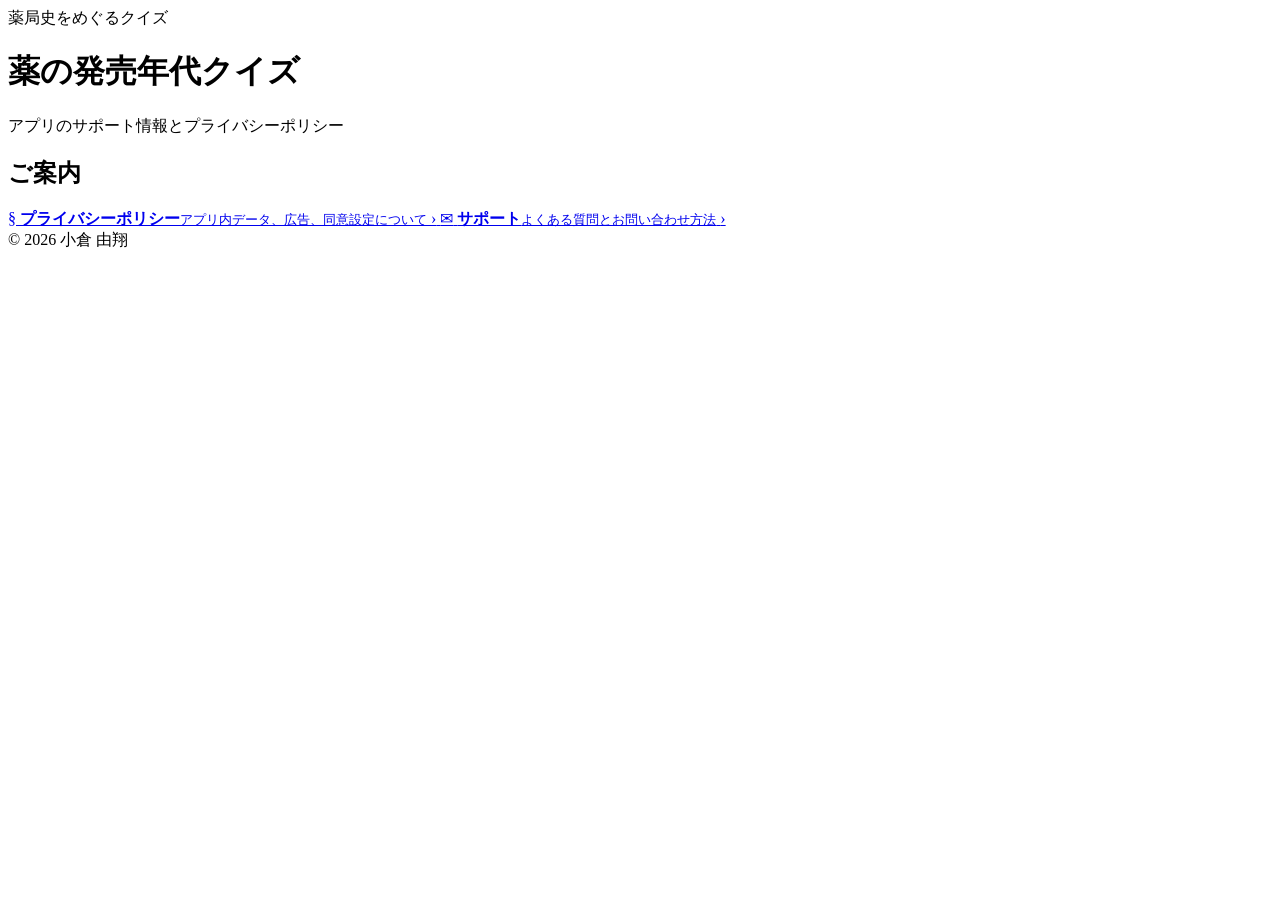
==== drug-history-quiz/index.html @ fbc36e37 "Publish Drug History Quiz privacy and support pages" ====
<!doctype html>
<html lang="ja">
<head>
  <meta charset="utf-8">
  <meta name="viewport" content="width=device-width, initial-scale=1">
  <title>薬の発売年代クイズ — サポートとプライバシー</title>
  <link rel="stylesheet" href="assets/site.css">
</head>
<body>
  <main class="site-shell">
    <header class="site-header">
      <span class="eyebrow">薬局史をめぐるクイズ</span>
      <h1>薬の発売年代クイズ</h1>
      <p>アプリのサポート情報とプライバシーポリシー</p>
    </header>
    <section class="paper-card link-card" aria-labelledby="pages-title">
      <h2 id="pages-title">ご案内</h2>
      <a class="page-link" href="privacy/">
        <span class="link-icon" aria-hidden="true">§</span>
        <span><strong>プライバシーポリシー</strong><small>アプリ内データ、広告、同意設定について</small></span>
        <span class="chevron" aria-hidden="true">›</span>
      </a>
      <a class="page-link" href="support/">
        <span class="link-icon" aria-hidden="true">✉</span>
        <span><strong>サポート</strong><small>よくある質問とお問い合わせ方法</small></span>
        <span class="chevron" aria-hidden="true">›</span>
      </a>
    </section>
    <footer>© 2026 <span>小倉 由翔</span></footer>
  </main>
</body>
</html>
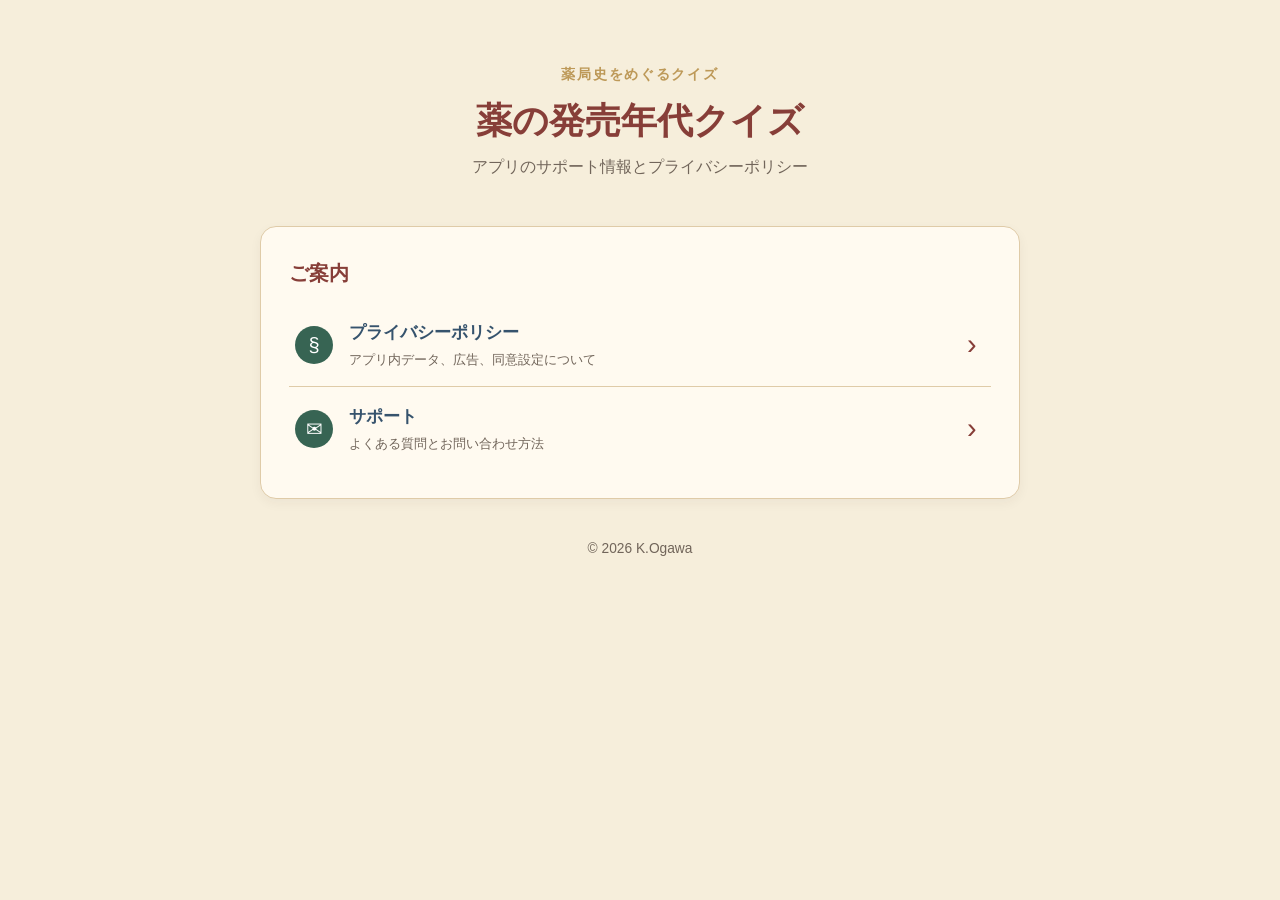
==== commit 7d1f724e: "Privacy: standardize approved public attribution" ====
--- a/drug-history-quiz/index.html
+++ b/drug-history-quiz/index.html
@@ -26,7 +26,7 @@
         <span class="chevron" aria-hidden="true">›</span>
       </a>
     </section>
-    <footer>© 2026 <span>小倉 由翔</span></footer>
+    <footer>© 2026 K.Ogawa</span></footer>
   </main>
 </body>
 </html>
--- a/drug-history-quiz/assets/site.css
+++ b/drug-history-quiz/assets/site.css
@@ -0,0 +1,69 @@
+:root {
+  color-scheme: light;
+  --paper: #f6eedb;
+  --card: #fffaf0;
+  --ink: #342b26;
+  --muted: #71655a;
+  --burgundy: #873e38;
+  --blue: #36536d;
+  --green: #376453;
+  --gold: #bd9958;
+  --line: #dfcba8;
+}
+
+* { box-sizing: border-box; }
+
+html { background: var(--paper); }
+
+body {
+  margin: 0;
+  color: var(--ink);
+  background: var(--paper);
+  font-family: -apple-system, BlinkMacSystemFont, "Hiragino Kaku Gothic ProN", "Yu Gothic", Meiryo, sans-serif;
+  line-height: 1.8;
+}
+
+a { color: var(--blue); text-underline-offset: .18em; }
+a:hover { color: var(--burgundy); }
+a:focus-visible, summary:focus-visible { outline: 3px solid var(--gold); outline-offset: 3px; }
+
+.site-shell { width: min(100% - 32px, 760px); margin: 0 auto; padding: 24px 0 40px; }
+.site-header { padding: 36px 16px 28px; text-align: center; }
+.site-header.compact { padding-top: 22px; }
+.site-header h1 { margin: 8px 0; color: var(--burgundy); font-size: clamp(1.65rem, 6vw, 2.25rem); line-height: 1.35; }
+.site-header p { margin: 8px 0 0; color: var(--muted); }
+.eyebrow { color: var(--gold); font-size: .9rem; font-weight: 700; letter-spacing: .12em; }
+.back-link { display: inline-block; margin-bottom: 20px; }
+.paper-card { margin: 16px 0; padding: clamp(18px, 4vw, 28px); border: 1px solid var(--line); border-radius: 16px; background: var(--card); box-shadow: 0 4px 12px rgb(52 43 38 / 5%); }
+.paper-card h2 { margin: 0 0 12px; color: var(--burgundy); font-size: 1.25rem; }
+.paper-card p:first-of-type { margin-top: 0; }
+.paper-card p:last-child { margin-bottom: 0; }
+.paper-card li + li { margin-top: 6px; }
+.link-card { margin-inline: auto; }
+.page-link { display: grid; grid-template-columns: 42px 1fr 18px; align-items: center; gap: 12px; padding: 14px 6px; color: var(--ink); text-decoration: none; }
+.page-link + .page-link { border-top: 1px solid var(--line); }
+.page-link strong, .page-link small { display: block; }
+.page-link strong { color: var(--blue); font-size: 1.08rem; }
+.page-link small { color: var(--muted); }
+.link-icon { display: grid; width: 38px; height: 38px; place-items: center; border-radius: 50%; color: white; background: var(--green); font-size: 1.25rem; }
+.chevron { color: var(--burgundy); font-size: 1.8rem; }
+.facts p { margin: 4px 0; overflow-wrap: anywhere; }
+.policy-copy section + section { margin-top: 18px; }
+.policy-copy h2 { margin-bottom: 10px; }
+.policy-copy p { margin: 10px 0; }
+.policy-copy li { margin: 6px 0; }
+.contact-placeholder { color: var(--burgundy); font-weight: 700; overflow-wrap: anywhere; }
+.small-note { color: var(--muted); font-size: .92rem; }
+details { padding: 12px 0; border-top: 1px solid var(--line); }
+details:last-child { border-bottom: 1px solid var(--line); }
+summary { color: var(--blue); font-weight: 700; cursor: pointer; }
+summary + p { margin-bottom: 0; }
+.policy-shortcut { padding: 12px; text-align: center; }
+footer { padding: 22px 8px 0; color: var(--muted); text-align: center; font-size: .86rem; }
+
+@media (max-width: 480px) {
+  .site-shell { width: min(100% - 22px, 760px); padding-top: 12px; }
+  .site-header { padding-top: 24px; }
+  .page-link { grid-template-columns: 36px 1fr 16px; gap: 8px; }
+  .link-icon { width: 32px; height: 32px; }
+}
